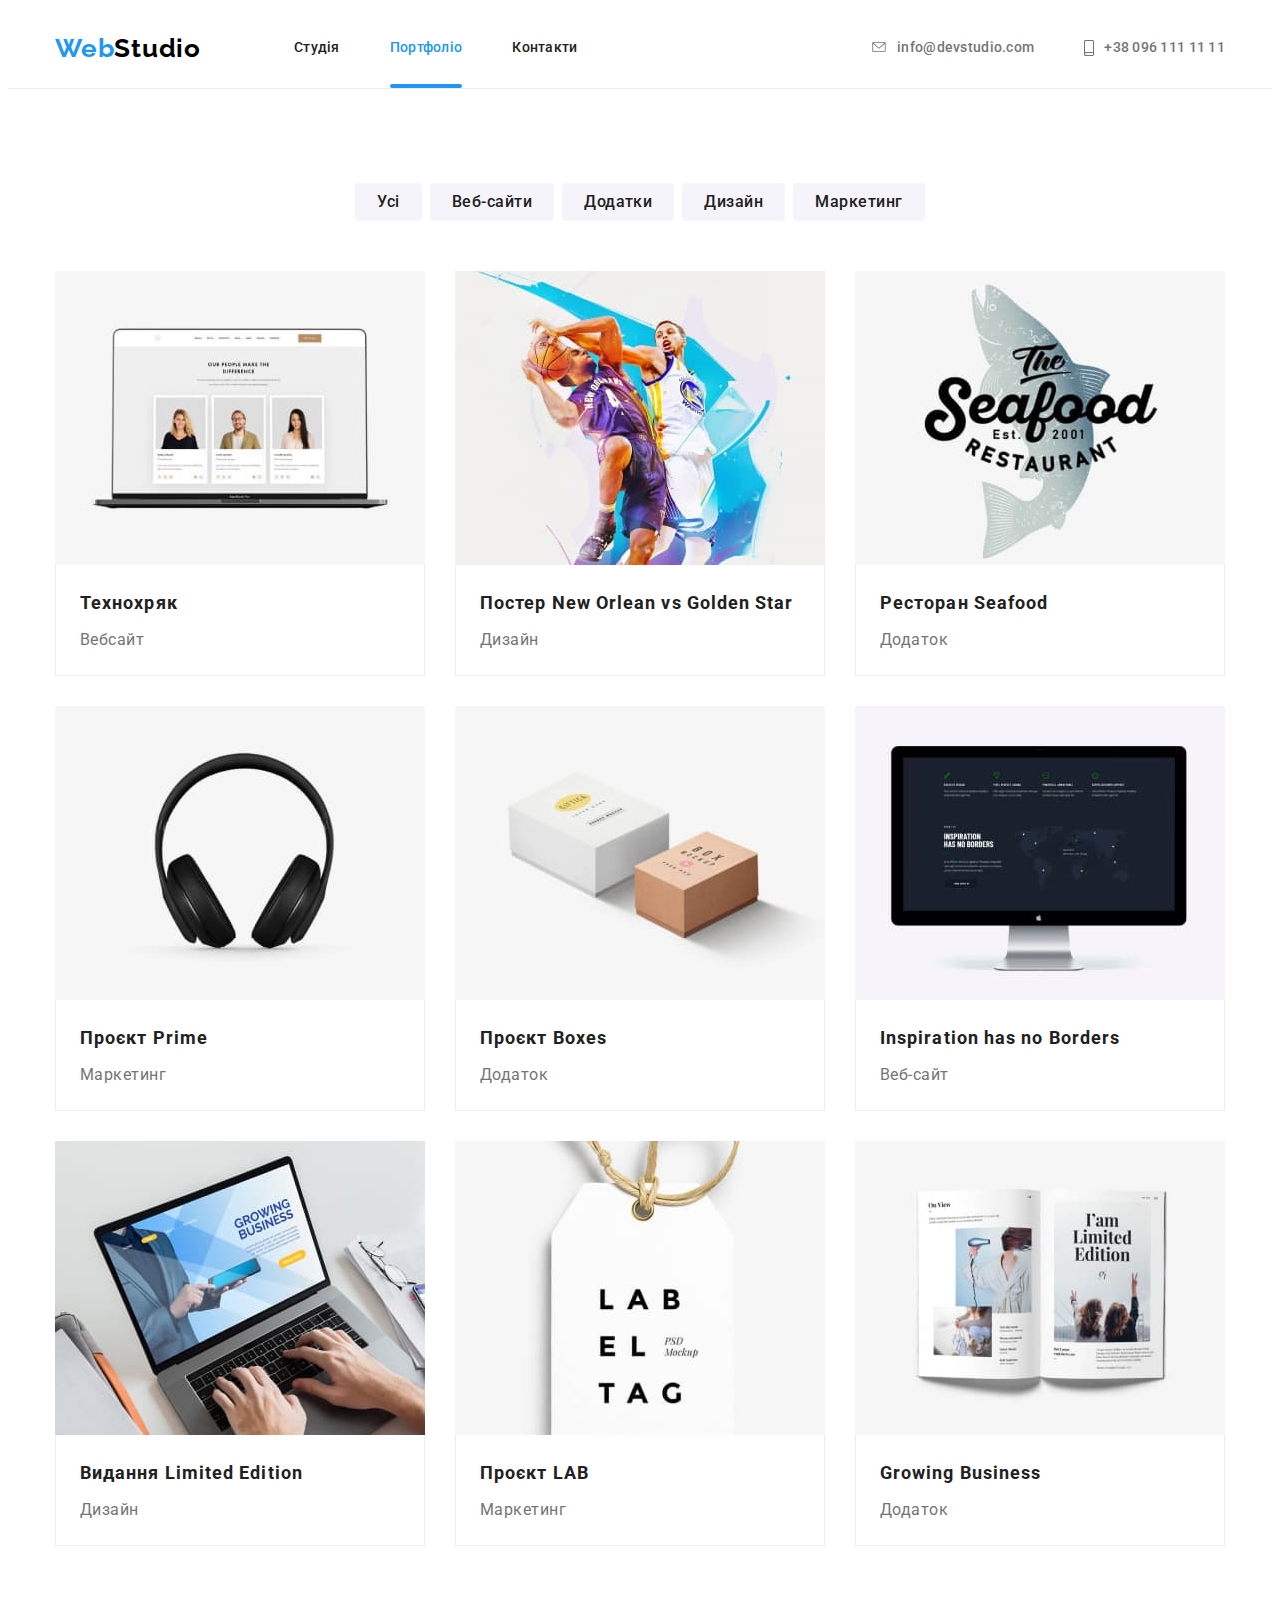
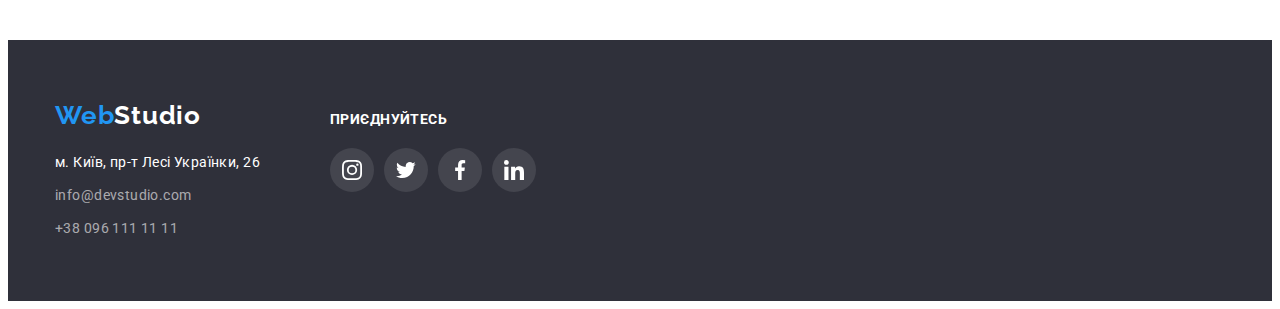
==== portfolio.html @ 09c6322d "hw6" ====
<!DOCTYPE html>
<html lang="en">
  <head>
    <meta charset="UTF-8" />
    <meta http-equiv="X-UA-Compatible" content="IE=edge" />
    <meta name="viewport" content="width=device-width, initial-scale=1.0" />
    <link rel="preconnect" href="https://fonts.googleapis.com" />
    <link rel="preconnect" href="https://fonts.gstatic.com" crossorigin />
    <link
      href="https://fonts.googleapis.com/css2?family=Montserrat:wght@400;700&family=Raleway:wght@700&family=Roboto:wght@400;500;700;900&display=swap"
      rel="stylesheet"
    />
    <link
      rel="stylesheet"
      href="https://cdnjs.cloudflare.com/ajax/libs/modern-normalize/1.1.0/modern-normalize.min.css"
      integrity="sha512-wpPYUAdjBVSE4KJnH1VR1HeZfpl1ub8YT/NKx4PuQ5NmX2tKuGu6U/JRp5y+Y8XG2tV+wKQpNHVUX03MfMFn9Q=="
      crossorigin="anonymous"
      referrerpolicy="no-referrer"
    />
    <link rel="stylesheet" href="./css/styles.css" />
    <title>Портфоліо</title>
  </head>
  <body>
    <section>
    <header class="title">
      <div class="container main-link">
        <a class="Studio-header link-decoration" href="index.html"
          ><span class="Web-header">Web</span>Studio</a
        >
        <nav class="navigation">
          <ul class="navigation-header list">
            <li class="navigation-item">
              <a href="./index.html" class="navigation-header-link link-decoration "
                >Студія</a
              >
            </li>
            <li class="navigation-item">
              <a href="./portfolio.html" class="navigation-header-link link-decoration current"
                >Портфоліо</a
              >
            </li>
            <li class="navigation-item">
              <a href="./index.html" class="navigation-header-link link-decoration">Контакти</a>
            </li>
          </ul>
        </nav>
         <ul class="contact list">
            <li class="navigation-item">
              <a class="contact-mail link-decoration" href="mailto:info@devstudio.com">
                <svg class="header-icon-letter" width="16px" height="10px">
                <use href="./images/symbol-defs.svg#icon-letterhover"></use>
              </svg>info@devstudio.com</a>
            </li>
            <li class="navigation-item">
              <a class="contact-tel link-decoration" href="tel:+380961111111">
                <svg class="header-icon-phone" width="10px" height="16px"> 
                <use href="./images/symbol-defs.svg#icon-phone"></use></svg>+38 096 111 11 11</a>
            </li>
          </ul>
      </div>
      </section>
    </header>
    <main>
      <section class="main-section section">
        <div class="container">
          <h1 class="visually-hidden">Портфоліо</h1>
          <ul class="button-list list">
            <li><button class="btn" type="button">Усі</button></li>
            <li><button class="btn" type="button">Веб-сайти</button></li>
            <li><button class="btn" type="button">Додатки</button></li>
            <li><button class="btn" type="button">Дизайн</button></li>
            <li><button class="btn" type="button">Маркетинг</button></li>
          </ul>
          <ul class="images list">
            <li class="images-item">
              <a href="" class="cards link-decoration">
                <div class="image-overlay">
              <img width="370" alt="веб-сайт" src="./images/img8.jpg" />
              <div class="work-text">
              <p class="overlay-text">Ресурс пропонує комплексні пропозиції з різним рівнем функціоналу та сервісів. Все це дозволить відвідувачу отримати вичерпні відомості про компанію чи приватну особу.
              </p>
            </div>
            </div>
              <div class="image-border">
                <h2 class="image-name">Технохряк</h2>
                <p class="image-name-discription">Вебсайт</p>
              </div>
              </a>
            </li>
            <li class="images-item">
              <a href="" class="cards link-decoration">
                <div class="image-overlay">
              <img width="370" alt="дизайн" src="./images/img9.jpg" />
              <div class="work-text">
              <p class="overlay-text">Ресурс пропонує комплексні пропозиції з різним рівнем функціоналу та сервісів. Все це дозволить відвідувачу отримати вичерпні відомості про компанію чи приватну особу.
              </p>
              </div>
            </div>
              <div class="image-border">
                <h2 class="image-name">Постер New Orlean vs Golden Star</h2>
                <p class="image-name-discription">Дизайн</p>
              </div>
              </a>
            </li>
            <li class="images-item">
              <a href="" class="cards link-decoration">
                <div class="image-overlay">
              <img width="370" alt="додаток" src="./images/img10.jpg" />
              <div class="work-text">
              <p class="overlay-text">Ресурс пропонує комплексні пропозиції з різним рівнем функціоналу та сервісів. Все це дозволить відвідувачу отримати вичерпні відомості про компанію чи приватну особу.
              </p>
              </div>
            </div>
              <div class="image-border">
                <h2 class="image-name">Ресторан Seafood</h2>
                <p class="image-name-discription">Додаток</p>
              </div>
              </a>
            </li>
            <li class="images-item">
              <a href="" class="cards link-decoration">
                <div class="image-overlay">
              <img width="370" alt="маркетинг" src="./images/img11.jpg" />
              <div class="work-text">
              <p class="overlay-text">Ресурс пропонує комплексні пропозиції з різним рівнем функціоналу та сервісів. Все це дозволить відвідувачу отримати вичерпні відомості про компанію чи приватну особу.
              </p>
              </div>
            </div>
              <div class="image-border">
                <h2 class="image-name">Проєкт Prime</h2>
                <p class="image-name-discription">Маркетинг</p>
              </div>
              </a>
            </li>
            <li class="images-item">
              <a href="" class="cards link-decoration">
                <div class="image-overlay">
              <img width="370" alt="фото додаток" src="./images/img12.jpg" />
              <div class="work-text">
              <p class="overlay-text">Ресурс пропонує комплексні пропозиції з різним рівнем функціоналу та сервісів. Все це дозволить відвідувачу отримати вичерпні відомості про компанію чи приватну особу.
              </p>
              </div>
            </div>
              <div class="image-border">
                <h2 class="image-name">Проєкт Boxes</h2>
                <p class="image-name-discription">Додаток</p>
              </div>
              </a>
            </li>
            <li class="images-item">
              <a href="" class="cards link-decoration">
                <div class="image-overlay">
              <img width="370" alt="фото веб-сайт" src="./images/img13.jpg" />
              <div class="work-text">
              <p class="overlay-text">Ресурс пропонує комплексні пропозиції з різним рівнем функціоналу та сервісів. Все це дозволить відвідувачу отримати вичерпні відомості про компанію чи приватну особу.
              </p>
              </div>
            </div>
              <div class="image-border">
                <h2 class="image-name">Inspiration has no Borders</h2>
                <p class="image-name-discription">Веб-сайт</p>
              </div>
              </a>
            </li>
            <li class="images-item">
              <a href="" class="cards link-decoration">
                <div class="image-overlay">
              <img width="370" alt="фото дизайн" src="./images/img14.jpg" />
              <div class="work-text">
              <p class="overlay-text">Ресурс пропонує комплексні пропозиції з різним рівнем функціоналу та сервісів. Все це дозволить відвідувачу отримати вичерпні відомості про компанію чи приватну особу.
              </p>
              </div>
            </div>
              <div class="image-border">
                <h2 class="image-name">Видання Limited Edition</h2>
                <p class="image-name-discription">Дизайн</p>
              </div>
              </a>
            </li>
            <li class="images-item">
              <a href="" class="cards link-decoration">
                <div class="image-overlay">
              <img width="370" alt="фото маркетинг" src="images/img15.jpg" />
              <div class="work-text">
              <p class="overlay-text">Ресурс пропонує комплексні пропозиції з різним рівнем функціоналу та сервісів. Все це дозволить відвідувачу отримати вичерпні відомості про компанію чи приватну особу.
              </p>
              </div>
            </div>
              <div class="image-border">
                <h2 class="image-name">Проєкт LAB</h2>
                <p class="image-name-discription">Маркетинг</p>
              </div>
              </a>
            </li>
            <li class="images-item">
              <a href="" class="cards link-decoration">
                <div class="image-overlay">
              <img width="370" alt="додаток сайт" src="images/img16.jpg" />
              <div class="work-text">
              <p class="overlay-text">Ресурс пропонує комплексні пропозиції з різним рівнем функціоналу та сервісів. Все це дозволить відвідувачу отримати вичерпні відомості про компанію чи приватну особу.
              </p>
              </div>
            </div>
              <div class="image-border">
                <h2 class="image-name">Growing Business</h2>
                <p class="image-name-discription">Додаток</p>
                </div>
                </a>
            </li>
          </ul>
      </section>
    </main>
    <footer class="site-footer">
      <div class="container footer">
      <div class="footer-web">
        <a class="Studio link-decoration" href="index.html"
          ><span class="Web link-decoration">Web</span>Studio</a>
        <address class="address">
          <ul class="contact-information list">
            <li class="address-link">
              <a
                class="google-map link-decoration"
                href="https://goo.gl/maps/xMRnPwp1A4SYm6yV7"
                target="_blank"
                rel="noreferrer noopener">
                м. Київ, пр-т Лесі Українки, 26</a>
            </li>
            <li class="address-link">
              <a class="contact-email link-decoration" href="mailto:info@devstudio.com"
                >info@devstudio.com</a>
            </li>
            <li class="address-link">
              <a class="contact-phone link-decoration" href="tel:+380961111111"
                >+38 096 111 11 11</a>
            </li>
          </ul>
      </div>
      <div class="footer-social-network">
        <h2 class="footer-social-network-title ">Приєднуйтесь</h2>
        <ul class="footer-social-list  ">
        <li class="footer-social-item">
        <a  href="" class="footer-social-link" >
      <svg class="footer-social-icon" width="20px" height="20px">
        <use href="./images/symbol-defs.svg#icon-instagram"></use>
      </svg>
        </a>
        </li>
        <li class="footer-social-item">
        <a href="#" class="footer-social-link" >
      <svg class="footer-social-icon" width="20px" height="20px">
        <use href="./images/symbol-defs.svg#icon-twitter"></use>
      </svg>
        </a>
        </li>
        <li class="footer-social-item">
        <a href="#" class="footer-social-link" >
      <svg class="footer-social-icon" width="20px" height="20px">
        <use href="./images/symbol-defs.svg#icon-facebook"></use>
      </svg>
        </a>
        </li>
        <li class="footer-social-item">
        <a href="#" class="footer-social-link" >
      <svg class="footer-social-icon" width="20px" height="20px">
        <use href="./images/symbol-defs.svg#icon-linkedin"></use>
      </svg>
        </a>
        </li>
        </ul>
      </h2>
      </div>
      </div>
      </address>
    </footer>
  </body>
</html>
---- css/styles.css ----
:root {
  --top-line-color: #ffffff; /*цвет основного фона*/
  --blue-color: #2196f3; /*цвет на сайте,кнопка,ссылка*/
  --grey-color: #2f303a; /*цвет фона темно-серый*/
  --main-text-color: #757575; /*цвет шрифта серый*/
  --dark-grey-color: #212121; /*цвет шрифта черный-заголовок,описание*/
  --studio-top-color: #000000; /*цвет текста*/
  --mud-white-color: #f5f4fa; /*image background*/
  --dark-white-color: #f5f5f5; /*body background*/
  --mail-color: rgba(255, 255, 255, 0.6); /* цвет tel,mail*/
  --button-color: #188ce8; /*кнопка,цвет*/
  --timing-function: 250ms cubic-bezier(0.4, 0, 0.2, 1);
}

body {
  font-family: 'Roboto', sans-serif;
  background-color: var(--top-line-color);
  color: var(--dark-grey-color);
  font-size: 14px;
  letter-spacing: 0.03em;
}
p,
h1,
h2,
h3,
h4,
h5,
h6 {
  margin: 0;
}
img {
  max-width: 100%;
  height: auto;
  display: block;
}
address {
  font-style: normal;
}
ul {
  margin: 0;
  padding-left: 0;
  list-style: none;
}
button {
  cursor: pointer;
  border: none;
  border-radius: 4px;
  display: block;
}
.container {
  width: 1200px;
  margin: 0 auto;
  padding: 0 15px;
}
.html {
  box-sizing: border-box;
}
*,
*::before,
*::after {
  box-sizing: border-box;
}
.image-border {
  border: 1px solid #eeeeee;
  border-top: none;
  padding: 20px 24px;
}
.visually-hidden {
  position: absolute;
  width: 1px;
  height: 1px;
  margin: -1px;
  border: 0;
  padding: 0;
  white-space: nowrap;
  clip-path: inset(100%);
  clip: rect(0 0 0 0);
  overflow: hidden;
}

.list {
  list-style: none;
  padding-left: 0;
  margin: 0;
}
.link-decoration {
  text-decoration: none;
}
.section {
  padding-top: 94px;
  padding-bottom: 94px;
}
.title {
  border-bottom: 1px solid #ececec;
}
.main-link {
  display: flex;
  align-items: center;
}
.navigation {
  display: flex;
  margin-left: 93px;
  align-items: center;
}
.navigation-header {
  font-weight: 500;
  font-size: 14px;
  line-height: 1.14;
  letter-spacing: 0.02em;
  display: flex;
}

.navigation-item {
  display: flex;
  align-content: center;
}
.navigation-header .navigation-item {
  margin-right: 50px;
}
.navigation-item:last-child {
  margin-right: 0;
}
.contact {
  display: flex;
  margin-left: auto;
  margin-right: 0;
  align-items: center;
}
.contact-tel {
  display: flex;
  align-items: center;
  color: var(--main-text-color);
}
.header-icon-phone {
  fill: currentColor;
  margin-right: 10px;
  align-self: center;
}
.header-icon-letter {
  fill: currentColor;
  margin-right: 10px;
  align-items: center;
}
.contact-mail:hover,
.contact-mail:focus {
  color: var(--blue-color);
}

.contact .navigation-item + .navigation-item {
  margin-left: 50px;
}
.contact-item {
  padding-top: 32px;
  padding-bottom: 32px;
  display: block;
}

.Web-header {
  font-family: 'Raleway';
  font-weight: 700;
  font-size: 26px;
  line-height: 1.19;
  /* identical to box height */
  letter-spacing: 0.03em;
  color: var(--blue-color);
  display: flex;
  display: inline-block;
}
.Studio-header {
  font-family: 'Raleway';
  font-weight: 700;
  font-size: 26px;
  line-height: 1.19;
  /* identical to box height */
  letter-spacing: 0.03em;
  color: var(--studio-top-color);
  display: flex;
  display: inline-block;
}

.navigation-header-link {
  font-weight: 500;

  font-size: 14px;
  line-height: 1.14;
  letter-spacing: 0.02em;
  color: var(--dark-grey-color);
  position: relative;
  padding: 32px 0;
  transition: color var(--timing-function);
}
.current::after {
  content: '';
  position: absolute;
  left: 0;
  bottom: 0;
  border-radius: 2px;
  width: 100%;
  height: 4px;
  background-color: var(--blue-color);
}

.contact-mail {
  font-weight: 500;
  font-size: 14px;
  line-height: 1.14;
  letter-spacing: 0.02em;
  color: var(--main-text-color);
  transition: color var(--timing-function);
}
.navigation-header-link:hover,
.navigation-header-link:focus {
  color: var(--blue-color);
}
.current {
  color: var(--blue-color);
  position: relative;
}

.contact-tel {
  font-weight: 500;
  font-size: 14px;
  line-height: 1.14;
  letter-spacing: 0.02em;
  color: var(--main-text-color);
  transition: color var(--timing-function);
}
.contact-tel:hover,
.contact-tel:focus {
  color: var(--blue-color);
}
.button-list {
  display: flex;
  margin-bottom: 50px;
  justify-content: center;
  column-gap: 8px;
}

.btn {
  font-family: inherit;
  font-weight: 500;
  font-size: 16px;
  line-height: 1.62;
  /* identical to box height, or 162% */
  text-align: center;
  letter-spacing: 0.03em;
  color: var(--dark-grey-color);
  background-color: var(--mud-white-color);
  padding: 6px 22px;
  display: block;
  border: none;
  border-radius: 4px;
  transition: color var(--timing-function), background-color var(--timing-function),
    box-shadow var(--timing-function);
}

.btn:hover,
.btn:focus {
  color: var(--top-line-color);
  background-color: var(--blue-color);
  box-shadow: 0px 3px 1px rgba(0, 0, 0, 0.1), 0px 1px 2px rgba(0, 0, 0, 0.08),
    0px 2px 2px rgba(0, 0, 0, 0.12);
  border-radius: 4px;
  cursor: pointer;
}

.slogan-name {
  font-weight: 900;
  font-size: 44px;
  line-height: 1.36;
  /* or 136% */
  letter-spacing: 0.06em;
  text-transform: uppercase;
  color: var(--top-line-color);
}
.slogan-name {
  width: 696px;
  margin-bottom: 30px;
  margin-left: auto;
  margin-right: auto;
  text-align: center;
}
.title-slogan {
  background: var(--grey-color);
  padding-bottom: 200px;
  padding-top: 200px;
}
.title-slogan {
  background-image: linear-gradient(to right, rgba(47, 48, 58, 0.4), rgba(47, 48, 58, 0.4)),
    url('../images/img-staff.jpg');
  background-position: center;
  background-repeat: no-repeat;
  background-size: cover;
  max-width: 1600px;
  height: 600px;
  margin: 0 auto;
}

.button-order {
  font-family: inherit;
  font-weight: 700;
  font-size: 16px;
  line-height: 1.88;
  /* identical to box height, or 188% */
  letter-spacing: 0.06em;
  border-radius: 4px;
  cursor: pointer;
  color: var(--top-line-color);
  background: var(--blue-color);
  display: block;
  margin: 0 auto;
  border: none;
  padding: 10px 32px;
}
.button-order:hover,
.button-order:focus {
  color: var(--top-line-color);
  background-color: var(--button-color);
  transition: var(--timing-function);
}
.backdrop {
  position: fixed;
  top: 0;
  left: 0;
  width: 100%;
  height: 100%;
  background-color: rgba(0, 0, 0, 0.2);
  opacity: 1;
  visibility: visible;
  transition: opacity var(--timing-function), visibility var(--timing-function);
}
.backdrop.is-hidden {
  opacity: 0;
  pointer-events: none;
  visibility: hidden;
}

.modal {
  position: absolute;
  top: 50%;
  left: 50%;
  transform: translate(-50%, -50%) scale(1);
  min-width: 528px;
  min-height: 581px;
  transition: transform var(--timing-function);
  background-color: var(--top-line-color);
}
.backdrop.is-hidden .modal {
  transform: translate(-50%, -50%) scale(0);
}

.close-modal {
  position: absolute;
  top: 8px;
  right: 8px;
  background-color: #ffffff;
  border: none;
}

.modal-review {
  display: flex;
  padding: 40px;
  width: 448px;
  font-size: 20px;
  line-height: 1.15;
  text-align: center;
  letter-spacing: 0.03em;
  color: var(--studio-top-color);
}

.soft-skills-list {
  display: flex;
  padding: 0;
  list-style: none;
}

.soft-skills-item {
  font-weight: 700;
  font-size: 14px;
  line-height: 1.14;
  letter-spacing: 0.03em;
  text-transform: uppercase;
  color: var(--dark-grey-color);
  width: 270px;
}
.soft-skills-icons {
  display: flex;
  justify-content: center;
  align-items: center;
  background-color: #f5f4fa;
  border-radius: 4px;
  width: 270px;
  height: 120px;
  margin-bottom: 30px;
}
.soft-skills-discription {
  font-weight: 400;
  font-size: 14px;
  line-height: 1.71;
  /* or 171% */
  letter-spacing: 0.03em;
  color: var(--main-text-color);
  width: 270px;
}
.soft-skills-list {
  margin-bottom: 0;
  gap: 30px;
}

.soft-skills-item {
  margin-bottom: 10px;
}
.additional {
  padding-top: 0;
}

.image-job-title {
  text-align: center;
  margin-bottom: 50px;
}
.image-list {
  display: flex;
  gap: 30px;
}

.image-team {
  text-align: center;
  margin-bottom: 50px;
}
.image-team-list {
  display: flex;
  gap: 30px;
}
.image-job {
  content: '';
  position: relative;
}
.desktop-app {
  position: absolute;
  bottom: 0;
  width: 100%;
  height: 70px;
  font-weight: 700;
  line-height: 1.14;
  text-transform: uppercase;
  background-color: rgba(47, 48, 58, 0.8);
  color: #ffffff;
  display: flex;
  justify-content: center;
  align-items: center;
}
.image-staff {
  background: #ffffff;
  box-shadow: 0px 1px 3px rgba(0, 0, 0, 0.12), 0px 1px 1px rgba(0, 0, 0, 0.14),
    0px 2px 1px rgba(0, 0, 0, 0.2);
  border-radius: 0px 0px 4px 4px;
}
.image-job-title,
.image-team {
  font-weight: 700;
  font-size: 36px;
  line-height: 1.16;
  letter-spacing: 0.03em;
  color: var(--dark-grey-color);
}
.image-background {
  background-color: var(--mud-white-color);
}
.staff {
  padding-top: 30px;
  padding-bottom: 30px;
}
.image-team-name {
  font-weight: 500;
  font-size: 16px;
  line-height: 1.18;
  /* identical to box height */
  letter-spacing: 0.03em;
  color: var(--dark-grey-color);
  display: block;
  text-align: center;
  margin-bottom: 10px;
}

.image-team-position {
  font-size: 16px;
  line-height: 1.18;
  /* identical to box height */
  letter-spacing: 0.03em;
  color: var(--main-text-color);
  display: block;
  text-align: center;
}
.images {
  display: flex;
  flex-wrap: wrap;
  gap: 30px;
}
.cards {
  display: block;
  transition: box-shadow var(--timing-function);
}
.cards:focus .work-text {
  transform: translateY(0);
}
.cards:hover,
.cards:focus {
  box-shadow: 0px 1px 1px rgba(0, 0, 0, 0.12), 0px 4px 4px rgba(0, 0, 0, 0.06),
    1px 4px 6px rgba(0, 0, 0, 0.16);
}
.cards:hover .image-overlay::before,
.cards:focus .image-overlay::before {
  transform: translateY(0);
}
.cards .image-overlay::before {
  transition: transform var(--timing-function);
}
.images-item {
  width: 370px;
}

.image-overlay::before {
  transition: opacity var(--timing-function);
}

.image-overlay {
  position: relative;
  overflow: hidden;
}
.image-overlay::before {
  content: '';
  display: inline-block;
  position: absolute;
  width: 100%;
  height: 100%;
  opacity: 0.9;
  background-color: var(--blue-color);
  transform: translateY(100%);
  transition: transform var(--timing-function);
}
.work-text {
  position: absolute;
  bottom: 0;
  left: 0;
  width: 100%;
  height: 100%;
  transform: translateY(100%);
  transition: transform var(--timing-function), opacity var(--timing-function);
}

.overlay-text {
  padding: 64px 24px;
  font-size: 18px;
  line-height: 1.56;
  /* or 156% */
  letter-spacing: 0.03em;
  color: #ffffff;
  opacity: 1;
}

.image-overlay:hover .work-text {
  transform: translateY(0);
}
.image-name {
  font-weight: 700;
  font-size: 18px;
  line-height: 2;
  /* identical to box height, or 200% */
  letter-spacing: 0.06em;
  color: var(--dark-grey-color);
  margin-bottom: 0;
}
.image-name-discription {
  font-weight: 400;
  font-size: 16px;
  line-height: 1.88;
  /* identical to box height, or 188% */
  letter-spacing: 0.03em;
  color: var(--main-text-color);
  display: block;
  margin-top: 4px;
}
.staff-list {
  display: flex;
  gap: 10px;
  justify-content: center;
  margin-top: 16px;
}
.staff-link {
  display: flex;
  align-items: center;
  justify-content: center;
  width: 44px;
  height: 44px;
  border-radius: 50%;
  background-color: var(--top-line-color);
  color: #afb1b8;
  transition: background-color var(--timing-function), var(--timing-function);
}

.staff-link:hover,
.staff-link:focus {
  background-color: var(--blue-color);
  color: var(--top-line-color);
}
.staff-icon:hover {
  fill: var(--top-line-color);
  cursor: pointer;
}

.staff-icon {
  fill: currentColor;
  transition: fill var(--timing-function);
}

.regular-customers {
  font-weight: 700;
  font-size: 36px;
  line-height: 1.16;
  text-align: center;
  letter-spacing: 0.03em;
  margin-bottom: 50px;
  color: var(--dark-grey-color);
}
.clients {
  display: flex;
  justify-content: center;
  gap: 30px;
}
.icon-ref {
  display: flex;
  align-items: center;
  justify-content: center;
  border-radius: 4px;
  width: 170px;
  height: 92px;
  border: 1px solid #afb1b8;
  padding: 16px 32px;
  color: #afb1b8;
  transition: color var(--timing-function), border var(--timing-function);
}
.icon-client {
  fill: currentColor;
}

.icon-ref:hover,
.icon-ref:focus {
  color: var(--blue-color);
  border: 1px solid var(--blue-color);
  cursor: pointer;
}

.site-footer {
  display: flex;
  background: var(--grey-color);
  padding-top: 60px;
  padding-bottom: 60px;
}

.Web {
  font-family: 'Raleway';
  font-weight: 700;
  font-size: 26px;
  line-height: 1.19;
  /* identical to box height */
  letter-spacing: 0.03em;
  color: var(--blue-color);
}
.Studio {
  font-family: 'Raleway';
  font-weight: 700;
  font-size: 26px;
  line-height: 1.19;
  /* identical to box height */
  letter-spacing: 0.03em;
  color: var(--top-line-color);
}
.google-map:hover,
.google-map:focus {
  color: var(--blue-color);
}
.google-map {
  font-style: normal;
  font-size: 14px;
  line-height: 1.71;
  /* or 171% */
  letter-spacing: 0.03em;
  color: var(--top-line-color);
  display: block;
  margin-bottom: 9px;
  transition: color var(--timing-function);
}

.contact-email {
  font-style: normal;
  font-size: 14px;
  line-height: 1.71;
  /* or 171% */
  letter-spacing: 0.03em;
  color: var(--mail-color);
  display: block;
  margin-bottom: 9px;
  transition: color var(--timing-function);
}
.contact-email:hover,
.contact-email:focus {
  color: var(--blue-color);
}
.contact-phone {
  font-style: normal;
  font-size: 14px;
  line-height: 1.71;
  /* or 171% */
  letter-spacing: 0.03em;
  color: var(--mail-color);
  transition: color var(--timing-function);
}
.contact-phone:hover,
.contact-phone:focus {
  color: var(--blue-color);
}
.address-link:not(:last-child) {
  margin-bottom: 9px;
}
.address {
  margin-top: 20px;
}

.footer-social-network {
  margin-left: 70px;
}
.footer-social-network-title {
  font-weight: 700;
  font-size: 14px;
  line-height: 1.14;
  letter-spacing: 0.03em;
  text-transform: uppercase;
  margin-top: 0px;
  color: var(--top-line-color);
}

.footer-social-list {
  display: flex;
  margin-top: 20px;
  gap: 10px;
}
.footer-social-link {
  width: 44px;
  height: 44px;
  border-radius: 50%;
  background-color: rgba(255, 255, 255, 0.1);
  display: flex;
  align-items: center;
  justify-content: center;
  transition: background-color var(--timing-function);
}
.footer-social-icon {
  fill: var(--top-line-color);
}
.footer-social-link:hover,
.footer-social-link:focus {
  background-color: var(--blue-color);
  cursor: pointer;
  border-radius: 50%;
}
.footer {
  display: flex;
  align-items: baseline;
}
.footer-news-title {
  margin: auto;
  text-align: center;
  text-transform: uppercase;
  width: 207px;
  height: 16px;
  font-size: 14px;
  line-height: 1.14;
  color: var(--top-line-color);
}
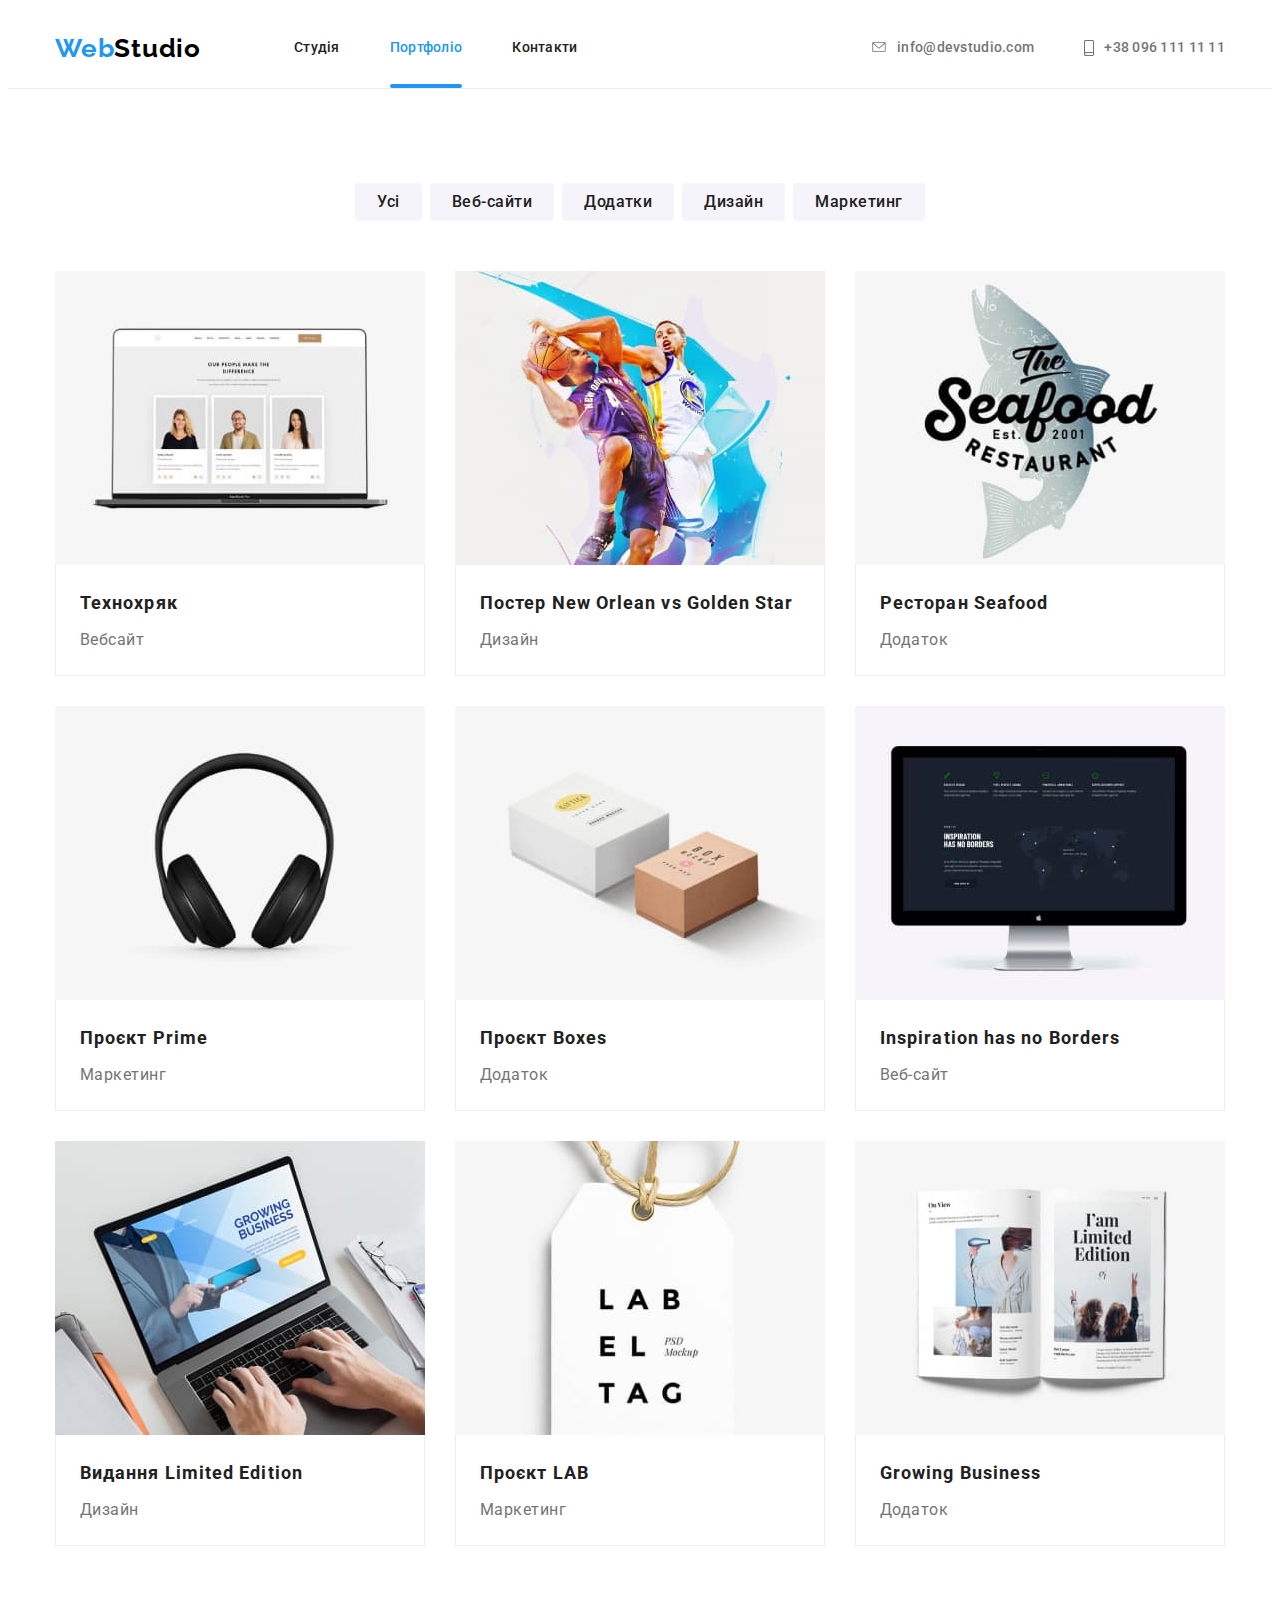
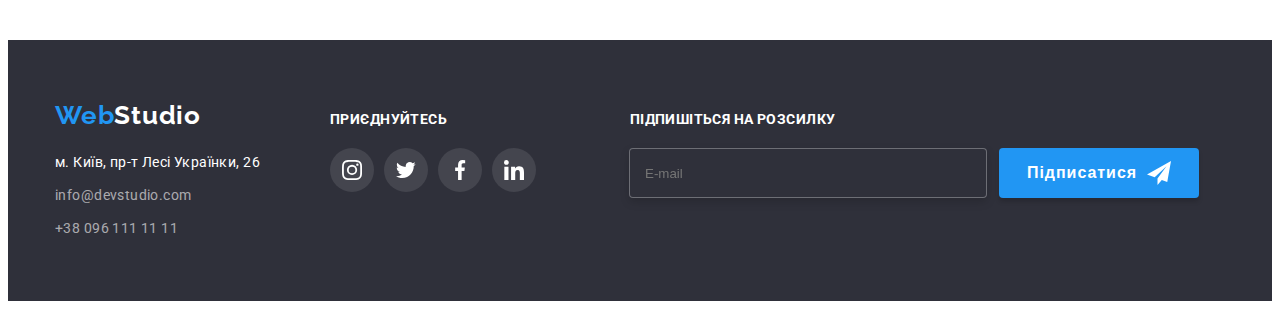
==== commit 5d979542: "homework6" ====
--- a/portfolio.html
+++ b/portfolio.html
@@ -236,8 +236,8 @@
           </ul>
       </div>
       <div class="footer-social-network">
-        <h2 class="footer-social-network-title ">Приєднуйтесь</h2>
-        <ul class="footer-social-list  ">
+        <h2 class="footer-social-network-title">Приєднуйтесь</h2>
+        <ul class="footer-social-list">
         <li class="footer-social-item">
         <a  href="" class="footer-social-link" >
       <svg class="footer-social-icon" width="20px" height="20px">
@@ -269,8 +269,22 @@
         </ul>
       </h2>
       </div>
+      <div class="footer-news-letter">
+        <h2 class="footer-news-title">Підпишіться на розсилку</h2>
+        <form class="footer-mail">
+            <label  for="e-mail"></label>
+            <input class="text-email" type="mail" name="e-mail" id="e-mail" placeholder="E-mail">
+            <button class="button-sign" type="submit"><span class="text-sign">Підписатися</span> 
+                <svg class="footer-icon" width="24" height="24">
+                    <use href="./images/symbol-deffs.svg#icon-send"></use>
+                </svg>
+            </button>
+        </form>
+      </div>
       </div>
       </address>
     </footer>
+    
+     <script src="./js/modal.js"></script>
   </body>
 </html>--- a/css/styles.css
+++ b/css/styles.css
@@ -344,9 +344,160 @@
   min-height: 581px;
   transition: transform var(--timing-function);
   background-color: var(--top-line-color);
+  border-radius: 4px;
 }
 .backdrop.is-hidden .modal {
   transform: translate(-50%, -50%) scale(0);
+}
+.modal-review {
+  margin-bottom: 30px;
+  font-weight: 700;
+  width: 448px;
+  font-size: 20px;
+  line-height: 1.15;
+  text-align: center;
+  justify-content: center;
+  letter-spacing: 0.03em;
+  color: var(--studio-top-color);
+}
+.modal-table {
+  width: 100%;
+  padding: 40px;
+}
+.form-div {
+  position: relative;
+  display: flex;
+  flex-direction: column;
+  text-align: start;
+  transition: border-color var(--timing-function);
+  margin-bottom: 10px;
+}
+.form-div:focus-within .input-form,
+.form-div:hover .input-form {
+  border: 1px solid var(--blue-color);
+}
+.form-div:focus-within .table-icon,
+.form-div:hover .table-icon {
+  fill: var(--blue-color);
+}
+.input-form {
+  position: relative;
+  width: 448px;
+  height: 40px;
+  padding-left: 42px;
+  border: 1px solid rgba(33, 33, 33, 0.2);
+  border-radius: 4px;
+  transition: border-color var(--timing-function);
+}
+.label-form {
+  font-size: 12px;
+  line-height: 1.16;
+  /* identical to box height */
+  letter-spacing: 0.01em;
+  color: var(--main-text-color);
+  margin-bottom: 4px;
+}
+textarea {
+  resize: none;
+}
+.input-comment {
+  margin-bottom: 10px;
+  width: 100%;
+  height: 120px;
+  padding: 12px 16px;
+  font-weight: 400;
+  font-size: 12px;
+  line-height: 1.16;
+  letter-spacing: 0.01em;
+  border: 1px solid rgba(33, 33, 33, 0.2);
+  border-radius: 4px;
+  color: rgba(117, 117, 117, 0.5);
+  transition: border-color var(--timing-function);
+}
+.form-div:focus-within .input-comment,
+.form-div:hover .input-comment {
+  border: 1px solid var(--blue-color);
+}
+.form-icon {
+  margin-top: 4px;
+}
+.table-icon {
+  position: absolute;
+  display: inline-block;
+  top: 60%;
+  left: 15px;
+  fill: var(--dark-grey-color);
+  transition: fill var(--timing-function);
+  transform: translateY(-50%);
+}
+.icon-check {
+  display: inline-block;
+  width: 15px;
+  height: 15px;
+  border: 2px solid var(--dark-grey-color);
+  background-color: var(--top-line-color);
+  border-radius: 2px;
+  margin-right: 7px;
+  transition: transform var(--timing-function);
+}
+.policy {
+  font-size: 14px;
+  line-height: 1.71;
+  margin-left: 5px;
+  /* identical to box height, or 171% */
+  letter-spacing: 0.03em;
+  color: var(--blue-color);
+  text-underline-offset: 0.25em;
+}
+
+.input-checkbox:checked + .icon-check {
+  background-color: var(--blue-color);
+  background-image: url(../images/iconcheck.svg);
+  background-size: contain;
+  margin-right: 7px;
+  border-radius: 2px;
+  background-origin: border-box;
+  border-color: var(--blue-color);
+}
+.label-checkbox {
+  display: flex;
+  align-items: center;
+  justify-content: center;
+  font-weight: 400;
+  font-size: 14px;
+  line-height: 1.71;
+  /* identical to box height, or 171% */
+  letter-spacing: 0.03em;
+  color: var(--main-text-color);
+}
+.input-checkbox {
+  position: absolute;
+  width: 1px;
+  height: 1px;
+  margin: -1px;
+  border: 0;
+  padding: 0;
+  white-space: nowrap;
+  clip-path: inset(100%);
+  clip: rect(0 0 0 0);
+  overflow: hidden;
+}
+.button-send {
+  display: block;
+  margin: 30px auto 0;
+  cursor: pointer;
+  font-weight: 700;
+  font-size: 16px;
+  line-height: 1.88;
+  /* identical to box height, or 188% */
+  letter-spacing: 0.06em;
+  width: 200px;
+  height: 50px;
+  background-color: var(--button-color);
+  color: var(--top-line-color);
+  border-radius: 4px;
+  border: none;
+  border-color: var(--blue-color);
 }
 
 .close-modal {
@@ -355,17 +506,20 @@
   right: 8px;
   background-color: #ffffff;
   border: none;
-}
-
-.modal-review {
-  display: flex;
-  padding: 40px;
-  width: 448px;
-  font-size: 20px;
-  line-height: 1.15;
-  text-align: center;
-  letter-spacing: 0.03em;
-  color: var(--studio-top-color);
+  border: 1px solid rgba(0, 0, 0, 0.1);
+  width: 30px;
+  height: 30px;
+  border-radius: 50%;
+  display: flex;
+  align-items: center;
+  justify-content: center;
+}
+.close {
+  transition: fill var(--timing-function);
+  fill: #000000;
+}
+.close:hover {
+  fill: var(--blue-color);
 }
 
 .soft-skills-list {
@@ -768,12 +922,65 @@
   align-items: baseline;
 }
 .footer-news-title {
-  margin: auto;
+  margin-left: 93px;
+  margin-bottom: 20px;
   text-align: center;
-  text-transform: uppercase;
   width: 207px;
   height: 16px;
   font-size: 14px;
   line-height: 1.14;
-  color: var(--top-line-color);
-}
+  letter-spacing: 0.03em;
+  text-transform: uppercase;
+  color: var(--top-line-color);
+}
+.footer-news-letter input {
+  margin-top: 0px;
+  padding: 15px;
+  width: 358px;
+  height: 50px;
+  border: 1px solid rgba(255, 255, 255, 0.3);
+  border-radius: 4px;
+  background-color: var(--grey-color);
+  filter: drop-shadow(0px 4px 4px rgba(0, 0, 0, 0.15));
+}
+.footer-mail {
+  display: flex;
+  margin-left: 93px;
+}
+.text-email {
+  color: rgba(255, 255, 255, 0.6);
+}
+.footer-news-letter input:hover {
+  border-color: var(--main-text-color);
+  cursor: pointer;
+}
+.footer-mail button {
+  width: 200px;
+  height: 50px;
+  padding-top: 10px;
+  padding-bottom: 10px;
+  margin-left: 12px;
+}
+.button-sign {
+  display: flex;
+  align-items: center;
+  justify-content: center;
+  margin-left: 28px;
+  background-color: var(--blue-color);
+  box-shadow: 0px 4px 4px rgba(0, 0, 0, 0.15);
+  border-radius: 4px;
+  color: var(--top-line-color);
+}
+.text-sign {
+  font-weight: 700;
+  font-size: 16px;
+  line-height: 1.87;
+  /* identical to box height, or 188% */
+  letter-spacing: 0.06em;
+  color: #ffffff;
+}
+
+.footer-icon {
+  margin-left: 10px;
+  fill: var(--top-line-color);
+}
